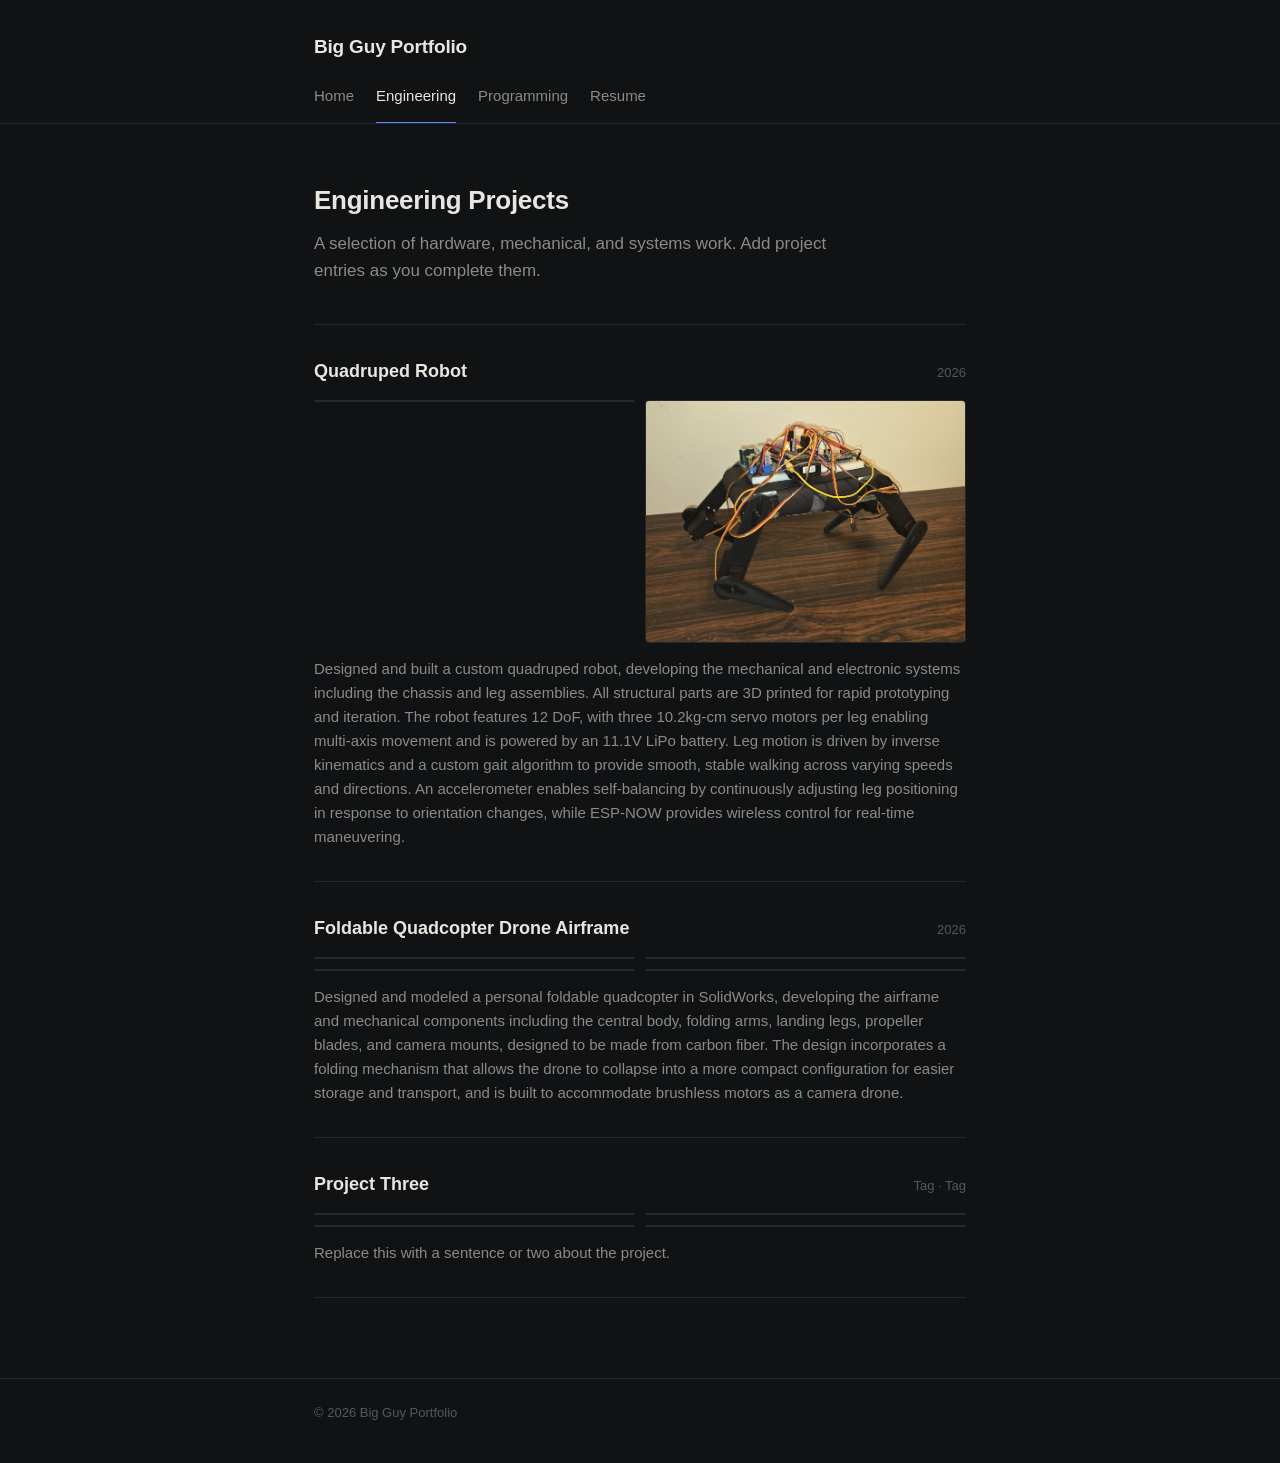
==== engineering.html @ dc725c35 "update23" ====
<!DOCTYPE html>
<html lang="en">
<head>
    <meta charset="UTF-8">
    <meta name="viewport" content="width=device-width, initial-scale=1.0">
    <title>Engineering Projects — Big Guy Portfolio</title>
    <link rel="stylesheet" href="css/style.css">
</head>
<body>
    <header>
        <div class="wrap">
            <p class="site-title"><a href="index.html">Big Guy Portfolio</a></p>
            <nav>
                <a href="index.html">Home</a>
                <a href="engineering.html" aria-current="page">Engineering</a>
                <a href="programming.html">Programming</a>
                <a href="resume.html">Resume</a>
            </nav>
        </div>
    </header>
    <main>
        <div class="wrap">
            <h2>Engineering Projects</h2>
            <p class="lede">A selection of hardware, mechanical, and systems work. Add project entries as you complete them.</p>

            <!--
              To add a project, copy this block and edit it.
              Put images in the "images" folder and point each src at one.

              Use 1 to 4 <div class="project-image"> blocks inside
              project-gallery — just delete extras you don't need, or
              add up to 4 total. If you only have 1 image, keep the
              "count-1" class on project-gallery for a wide single photo;
              otherwise remove "count-1" so images sit in a grid.

              <div class="project">
                <div class="project-head">
                  <h3 class="project-title">Project Name</h3>
                  <span class="project-tags">CAD · Manufacturing</span>
                </div>
                <div class="project-gallery">
                  <div class="project-image">
                    <img src="images/my-project-1.jpg" alt="Describe the image">
                  </div>
                  <div class="project-image">
                    <img src="images/my-project-2.jpg" alt="Describe the image">
                  </div>
                  <div class="project-image">
                    <img src="images/my-project-3.jpg" alt="Describe the image">
                  </div>
                  <div class="project-image">
                    <img src="images/my-project-4.jpg" alt="Describe the image">
                  </div>
                </div>
                <div class="project-body">
                  <p class="project-desc">One or two sentences on what it does and what you built.</p>
                  <div class="project-links">
                    <a href="#">Write-up</a>
                    <a href="#">Repo</a>
                  </div>
                </div>
              </div>
            -->

            <div class="project-list">

                <div class="project">
                    <div class="project-head">
                        <h3 class="project-title">Quadruped Robot</h3>
                        <span class="project-tags">2026</span>
                    </div>
                    <div class="project-gallery">
                        <div class="project-image">
                            <img src="images/quadruped.png" alt="">
                        </div>
                        <div class="project-image">
                            <img src="images/quadruped2.jpg" alt="">
                        </div>
                    </div>
                    <div class="project-body">
                        <p class="project-desc">Designed and built a custom quadruped robot, developing the mechanical and electronic systems including the chassis and leg assemblies. All structural parts are 3D printed for rapid prototyping and iteration. The robot features 12 DoF, with three 10.2kg-cm servo motors per leg enabling multi-axis movement and is powered by an 11.1V LiPo battery. Leg motion is driven by inverse kinematics and a custom gait algorithm to provide smooth, stable walking across varying speeds and directions. An accelerometer enables self-balancing by continuously adjusting leg positioning in response to orientation changes, while ESP-NOW provides wireless control for real-time maneuvering.</p>
                    </div>
                </div>

                <div class="project">
                    <div class="project-head">
                        <h3 class="project-title">Foldable Quadcopter Drone Airframe</h3>
                        <span class="project-tags">2026</span>
                    </div>
                    <div class="project-gallery">
                        <div class="project-image">
                            <img src="images/drone1.png" alt="">
                        </div>
			<div class="project-image">
                            <img src="images/drone2.png" alt="">
                        </div>
			<div class="project-image">
                            <img src="images/drone3.png" alt="">
                        </div>
			<div class="project-image">
                            <img src="images/drone4.png" alt="">
                        </div>
                    </div>
                    <div class="project-body">
                        <p class="project-desc">Designed and modeled a personal foldable quadcopter in SolidWorks, developing the airframe and mechanical components including the central body, folding arms, landing legs, propeller blades, and camera mounts, designed to be made from carbon fiber. The design incorporates a folding mechanism that allows the drone to collapse into a more compact configuration for easier storage and transport, and is built to accommodate brushless motors as a camera drone.
</p>
                    </div>
                </div>

                <div class="project">
                    <div class="project-head">
                        <h3 class="project-title">Project Three</h3>
                        <span class="project-tags">Tag · Tag</span>
                    </div>
                    <div class="project-gallery">
                        <div class="project-image">
                            <img src="images/project3-a.jpg" alt="">
                        </div>
                        <div class="project-image">
                            <img src="images/project3-b.jpg" alt="">
                        </div>
                        <div class="project-image">
                            <img src="images/project3-c.jpg" alt="">
                        </div>
                        <div class="project-image">
                            <img src="images/project3-d.jpg" alt="">
                        </div>
                    </div>
                    <div class="project-body">
                        <p class="project-desc">Replace this with a sentence or two about the project.</p>
                    </div>
                </div>

            </div>
        </div>
    </main>
    <footer>
        <div class="wrap">
            <p>&copy; 2026 Big Guy Portfolio</p>
        </div>
    </footer>
    <script src="js/script.js"></script>
</body>
</html>
---- css/style.css ----
:root {
  --bg: #111213;
  --bg-raised: #18191b;
  --text: #e8e6e1;
  --text-dim: #8a8a8a;
  --text-faint: #55575a;
  --accent: #5b8cff;
  --border: #26282b;
  --max-width: 700px;
}

* {
  box-sizing: border-box;
}

html {
  -webkit-text-size-adjust: 100%;
}

body {
  margin: 0;
  background: var(--bg);
  color: var(--text);
  font-family: -apple-system, BlinkMacSystemFont, "Segoe UI", Inter, Helvetica, Arial, sans-serif;
  line-height: 1.6;
  font-size: 17px;
  -webkit-font-smoothing: antialiased;
}

a {
  color: inherit;
}

a:focus-visible,
button:focus-visible {
  outline: 2px solid var(--accent);
  outline-offset: 3px;
}

.wrap {
  max-width: var(--max-width);
  margin: 0 auto;
  padding: 0 24px;
}

/* Header / nav */

header {
  border-bottom: 1px solid var(--border);
  padding: 32px 0 0;
}

header .wrap {
  display: flex;
  flex-direction: column;
  gap: 22px;
}

.site-title {
  margin: 0;
  font-size: 19px;
  font-weight: 600;
  letter-spacing: -0.01em;
}

.site-title a {
  text-decoration: none;
}

nav {
  display: flex;
  gap: 22px;
}

nav a {
  text-decoration: none;
  color: var(--text-dim);
  font-size: 15px;
  padding-bottom: 14px;
  border-bottom: 1px solid transparent;
  transition: color 0.15s ease, border-color 0.15s ease;
}

nav a:hover {
  color: var(--text);
}

nav a[aria-current="page"] {
  color: var(--text);
  border-bottom-color: var(--accent);
}

/* Main content */

main {
  padding: 56px 0 80px;
  min-height: 50vh;
}

h2 {
  font-size: 26px;
  font-weight: 600;
  letter-spacing: -0.01em;
  margin: 0 0 8px;
}

.lede {
  color: var(--text-dim);
  font-size: 17px;
  margin: 0 0 40px;
  max-width: 56ch;
}

p {
  margin: 0 0 16px;
}

/* Project list */

.project-list {
  display: flex;
  flex-direction: column;
}

.project {
  display: flex;
  flex-direction: column;
  gap: 14px;
  padding: 32px 0;
  border-top: 1px solid var(--border);
}

.project:last-child {
  border-bottom: 1px solid var(--border);
}

.project-gallery {
  display: grid;
  grid-template-columns: repeat(auto-fit, minmax(220px, 1fr));
  gap: 10px;
  align-items: start;
}

.project-gallery.count-1 {
  grid-template-columns: 1fr;
}

.project-image {
  border-radius: 4px;
  overflow: hidden;
  background: var(--bg-raised);
  border: 1px solid var(--border);
}

.project-image img {
  width: 100%;
  height: auto;
  display: block;
}

.project-body {
  min-width: 0;
}

.project-head {
  display: flex;
  justify-content: space-between;
  align-items: baseline;
  gap: 16px;
  flex-wrap: wrap;
}

.project-title {
  font-size: 18px;
  font-weight: 600;
  margin: 0;
}

.project-tags {
  color: var(--text-faint);
  font-size: 13px;
  white-space: nowrap;
}

.project-desc {
  color: var(--text-dim);
  font-size: 15px;
  margin: 0;
}

.project-links {
  margin-top: 10px;
  display: flex;
  gap: 16px;
}

.project-links a {
  font-size: 14px;
  color: var(--accent);
  text-decoration: none;
}

.project-links a:hover {
  text-decoration: underline;
}

@media (max-width: 560px) {
  .project-gallery {
    grid-template-columns: repeat(2, 1fr);
  }
}

.empty-state {
  color: var(--text-faint);
  font-size: 15px;
  padding: 32px 0;
  border-top: 1px solid var(--border);
  border-bottom: 1px solid var(--border);
}

/* Home */

.home-hero h2 {
  font-size: 30px;
}

.home-links {
  display: flex;
  flex-direction: column;
  gap: 2px;
  margin-top: 36px;
}

.home-links a {
  display: flex;
  justify-content: space-between;
  align-items: center;
  text-decoration: none;
  padding: 18px 0;
  border-top: 1px solid var(--border);
  color: var(--text);
}

.home-links a:last-child {
  border-bottom: 1px solid var(--border);
}

.home-links .label {
  font-size: 17px;
  font-weight: 500;
}

.home-links .arrow {
  color: var(--text-faint);
  transition: transform 0.15s ease, color 0.15s ease;
}

.home-links a:hover .arrow {
  color: var(--accent);
  transform: translateX(3px);
}

/* Resume */

.resume-actions {
  display: flex;
  gap: 12px;
  margin-bottom: 28px;
}

.btn {
  display: inline-block;
  text-decoration: none;
  font-size: 14px;
  padding: 9px 16px;
  border: 1px solid var(--border);
  border-radius: 3px;
  color: var(--text);
  transition: border-color 0.15s ease, color 0.15s ease;
}

.btn:hover {
  border-color: var(--accent);
  color: var(--accent);
}

.btn.primary {
  background: var(--accent);
  border-color: var(--accent);
  color: #0b0d12;
  font-weight: 600;
}

.btn.primary:hover {
  color: #0b0d12;
  opacity: 0.9;
}

.pdf-viewer {
  background: var(--bg-raised);
  border: 1px solid var(--border);
  border-radius: 4px;
  overflow: hidden;
}

.pdf-toolbar {
  display: flex;
  align-items: center;
  justify-content: space-between;
  gap: 12px;
  padding: 10px 14px;
  border-bottom: 1px solid var(--border);
}

.pdf-zoom {
  display: flex;
  align-items: center;
  gap: 4px;
}

.pdf-zoom button {
  width: 28px;
  height: 28px;
  display: flex;
  align-items: center;
  justify-content: center;
  background: transparent;
  border: 1px solid var(--border);
  color: var(--text-dim);
  border-radius: 3px;
  cursor: pointer;
  font-size: 15px;
  line-height: 1;
  transition: border-color 0.15s ease, color 0.15s ease;
}

.pdf-zoom button:hover {
  border-color: var(--accent);
  color: var(--accent);
}

.pdf-zoom-level {
  color: var(--text-faint);
  font-size: 13px;
  width: 44px;
  text-align: center;
}

.pdf-page-info {
  color: var(--text-faint);
  font-size: 13px;
}

.pdf-canvas-area {
  overflow: auto;
  max-height: 820px;
  padding: 24px;
  display: flex;
  flex-direction: column;
  align-items: center;
  gap: 20px;
}

.pdf-canvas-area canvas {
  box-shadow: 0 0 0 1px var(--border);
  max-width: 100%;
  height: auto;
}

.pdf-status {
  padding: 60px 24px;
  text-align: center;
  color: var(--text-dim);
  font-size: 15px;
}

.pdf-status.error a {
  color: var(--accent);
}

@media (max-width: 560px) {
  .pdf-canvas-area {
    max-height: 560px;
    padding: 16px;
  }

  .pdf-toolbar {
    flex-wrap: wrap;
  }
}

/* Footer */

footer {
  border-top: 1px solid var(--border);
  padding: 24px 0 40px;
}

footer p {
  margin: 0;
  color: var(--text-faint);
  font-size: 13px;
}

/* Responsive */

@media (max-width: 560px) {
  body {
    font-size: 16px;
  }

  header {
    padding-top: 24px;
  }

  main {
    padding: 40px 0 64px;
  }

  h2 {
    font-size: 22px;
  }

  nav {
    gap: 16px;
    flex-wrap: wrap;
  }
}

@media (prefers-reduced-motion: reduce) {
  * {
    transition: none !important;
  }
}
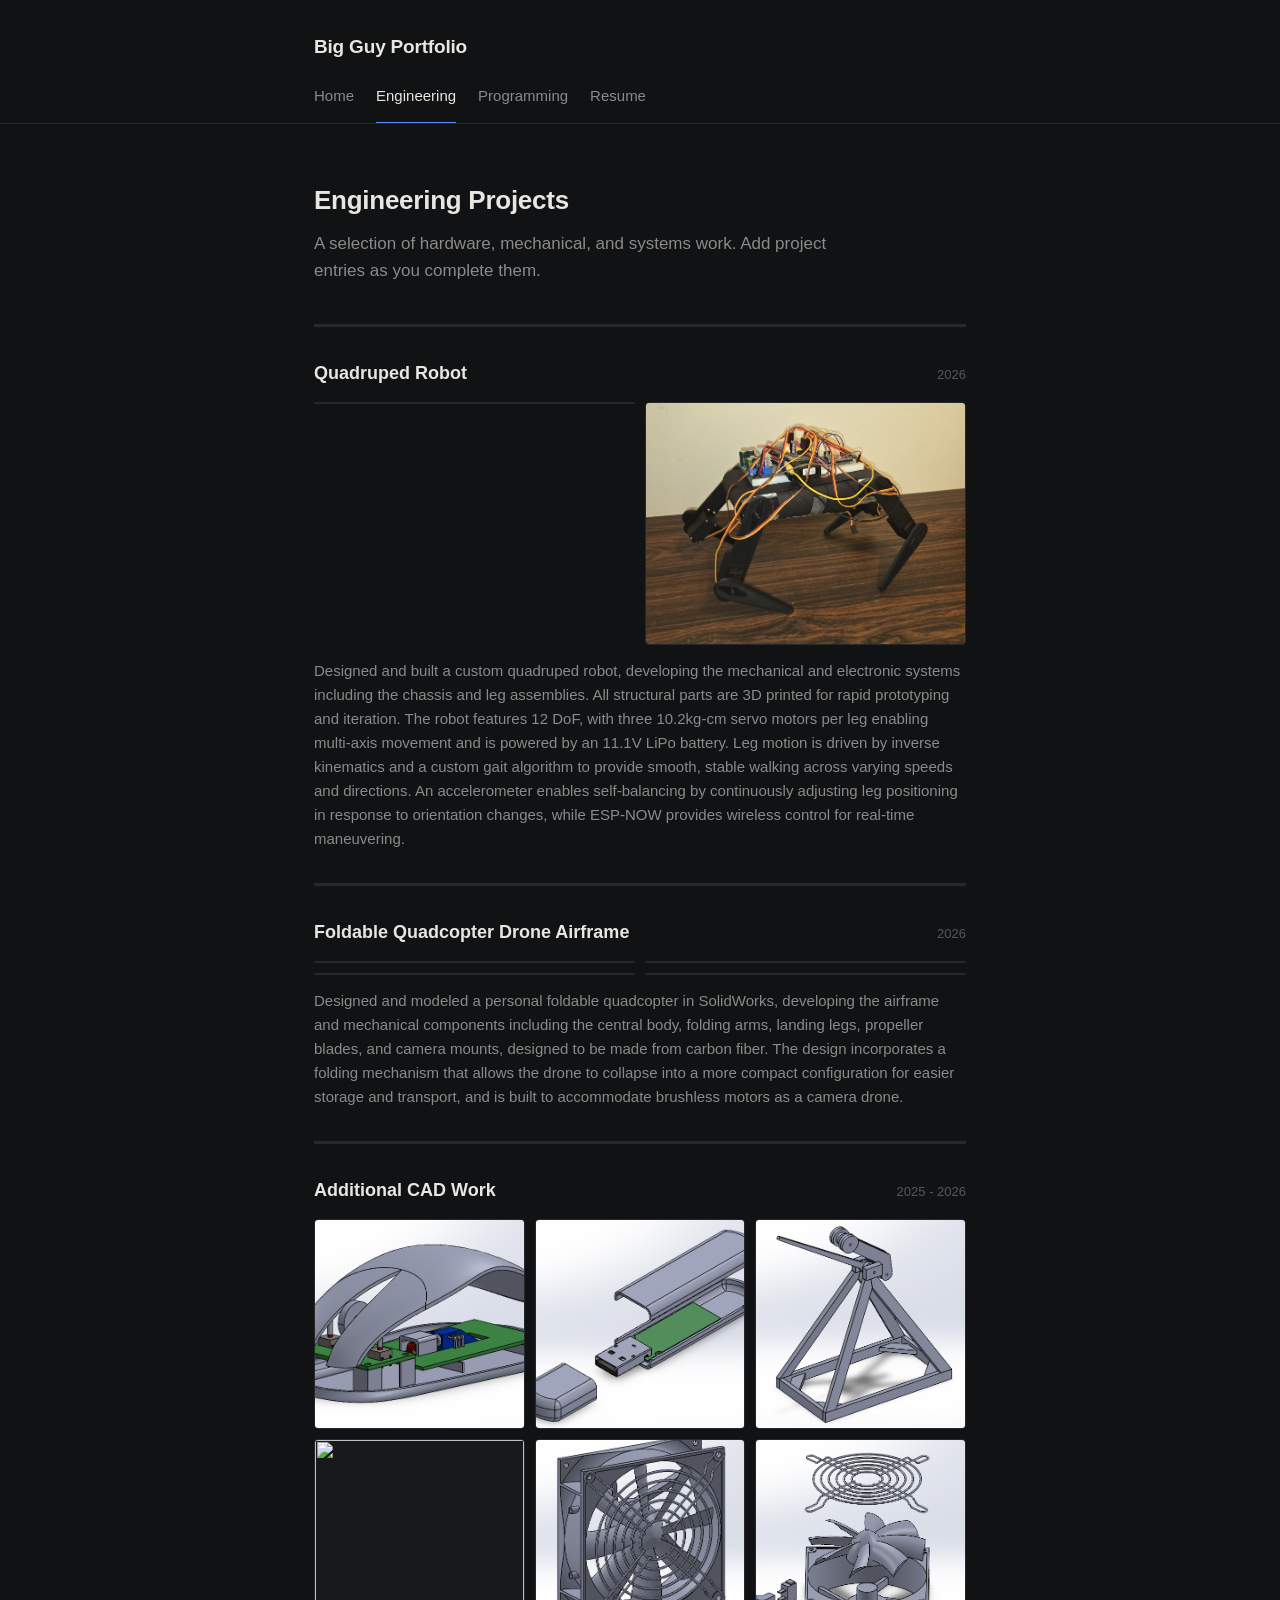
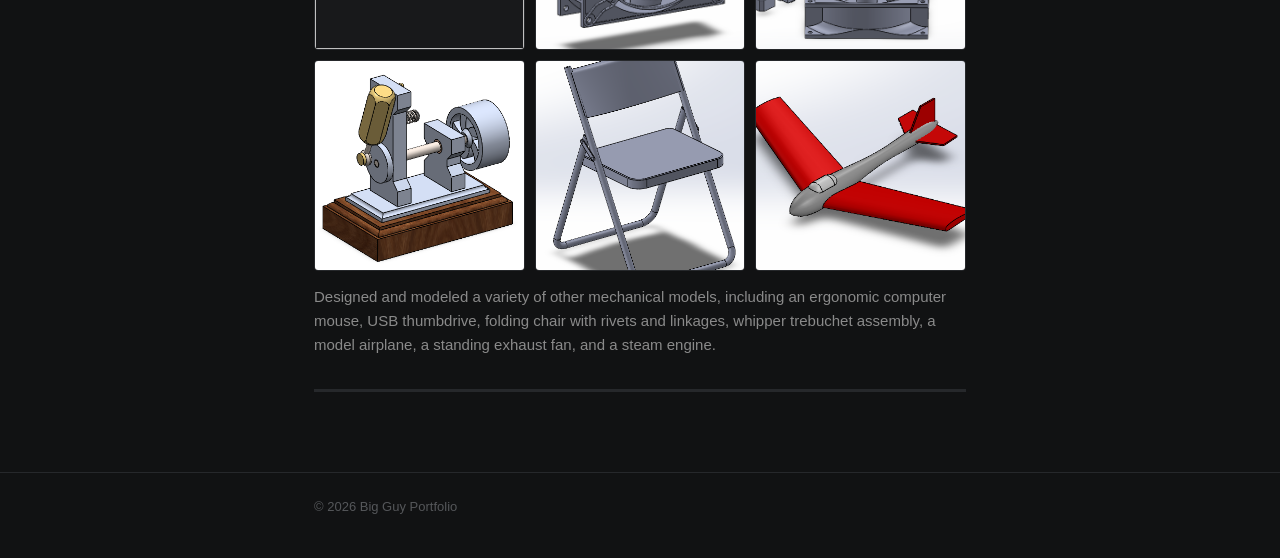
==== commit df864aa9: "update27" ====
--- a/engineering.html
+++ b/engineering.html
@@ -92,10 +92,10 @@
                             <img src="images/drone1.png" alt="">
                         </div>
 			<div class="project-image">
-                            <img src="images/drone2.png" alt="">
+                            <img src="images/drone3.png" alt="">
                         </div>
 			<div class="project-image">
-                            <img src="images/drone3.png" alt="">
+                            <img src="images/drone2.png" alt="">
                         </div>
 			<div class="project-image">
                             <img src="images/drone4.png" alt="">
@@ -109,25 +109,40 @@
 
                 <div class="project">
                     <div class="project-head">
-                        <h3 class="project-title">Project Three</h3>
-                        <span class="project-tags">Tag · Tag</span>
+                        <h3 class="project-title">Additional CAD Work</h3>
+                        <span class="project-tags">2025 - 2026</span>
                     </div>
-                    <div class="project-gallery">
+                    <div class="project-gallery grid-3x3">
                         <div class="project-image">
-                            <img src="images/project3-a.jpg" alt="">
+                            <img src="images/mouseisopic.png" alt="">
                         </div>
                         <div class="project-image">
-                            <img src="images/project3-b.jpg" alt="">
+                            <img src="images/thumbdrive.png" alt="">
                         </div>
                         <div class="project-image">
-                            <img src="images/project3-c.jpg" alt="">
+                            <img src="images/trebuchet.png" alt="">
                         </div>
                         <div class="project-image">
-                            <img src="images/project3-d.jpg" alt="">
+                            <img src="images/mouseidepic.png" alt="">
+                        </div>
+			<div class="project-image">
+                            <img src="images/fan1.png" alt="">
+                        </div>
+			<div class="project-image">
+                            <img src="images/fan2.png" alt="">
+                        </div>
+			<div class="project-image">
+                            <img src="images/airengine.png" alt="">
+                        </div>
+			<div class="project-image">
+                            <img src="images/chair.png" alt="">
+                        </div>
+			<div class="project-image">
+                            <img src="images/steelbeam1.png" alt="">
                         </div>
                     </div>
                     <div class="project-body">
-                        <p class="project-desc">Replace this with a sentence or two about the project.</p>
+                        <p class="project-desc">Designed and modeled a variety of other mechanical models, including an ergonomic computer mouse, USB thumbdrive, folding chair with rivets and linkages, whipper trebuchet assembly, a model airplane, a standing exhaust fan, and a steam engine.</p>
                     </div>
                 </div>
 
--- a/css/style.css
+++ b/css/style.css
@@ -127,11 +127,11 @@
   flex-direction: column;
   gap: 14px;
   padding: 32px 0;
-  border-top: 1px solid var(--border);
+  border-top: 3px solid var(--border);
 }
 
 .project:last-child {
-  border-bottom: 1px solid var(--border);
+  border-bottom: 3px solid var(--border);
 }
 
 .project-gallery {
@@ -145,6 +145,21 @@
   grid-template-columns: 1fr;
 }
 
+/* 3x3 grid of square tiles (for projects with 9 images) */
+.project-gallery.grid-3x3 {
+  grid-template-columns: repeat(3, 1fr);
+  align-items: stretch;
+}
+
+.project-gallery.grid-3x3 .project-image {
+  aspect-ratio: 1 / 1;
+}
+
+.project-gallery.grid-3x3 .project-image img {
+  height: 100%;
+  object-fit: cover;
+}
+
 .project-image {
   border-radius: 4px;
   overflow: hidden;
@@ -207,6 +222,10 @@
 @media (max-width: 560px) {
   .project-gallery {
     grid-template-columns: repeat(2, 1fr);
+  }
+
+  .project-gallery.grid-3x3 {
+    grid-template-columns: repeat(3, 1fr);
   }
 }
 
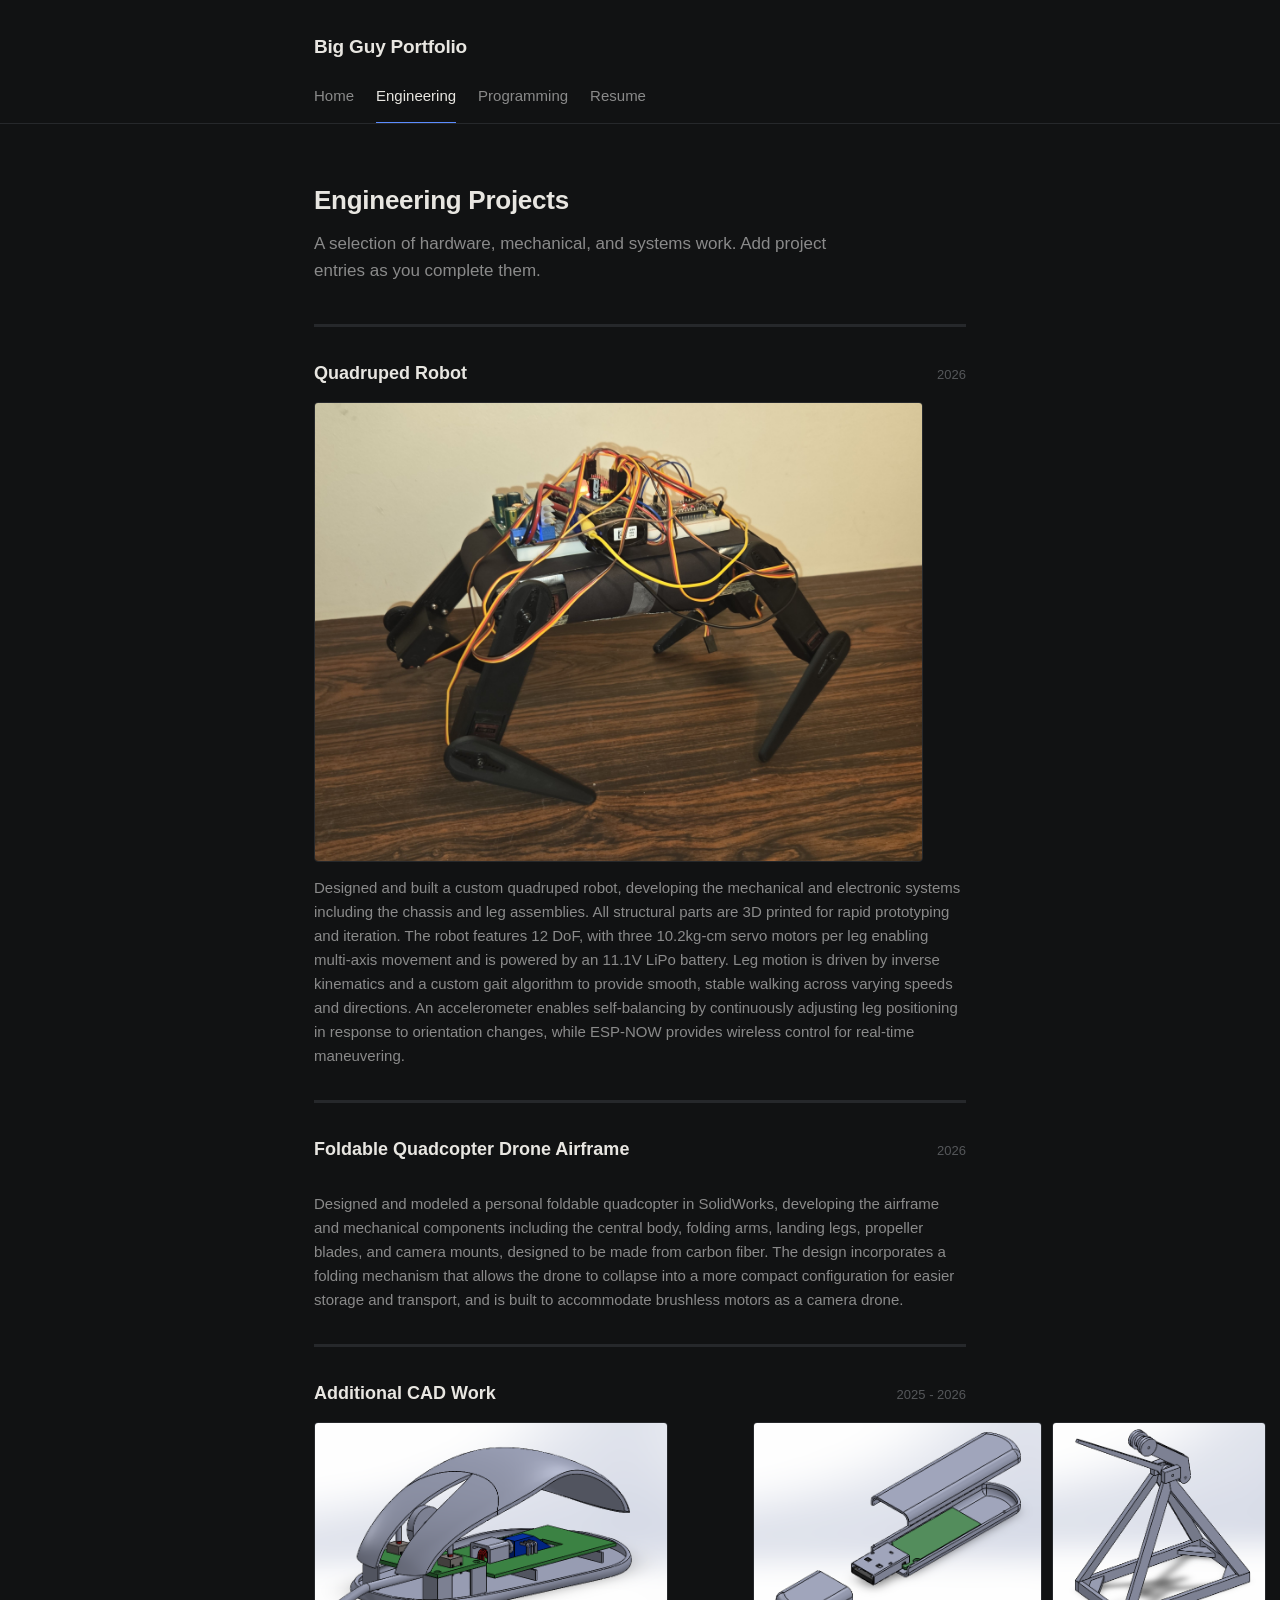
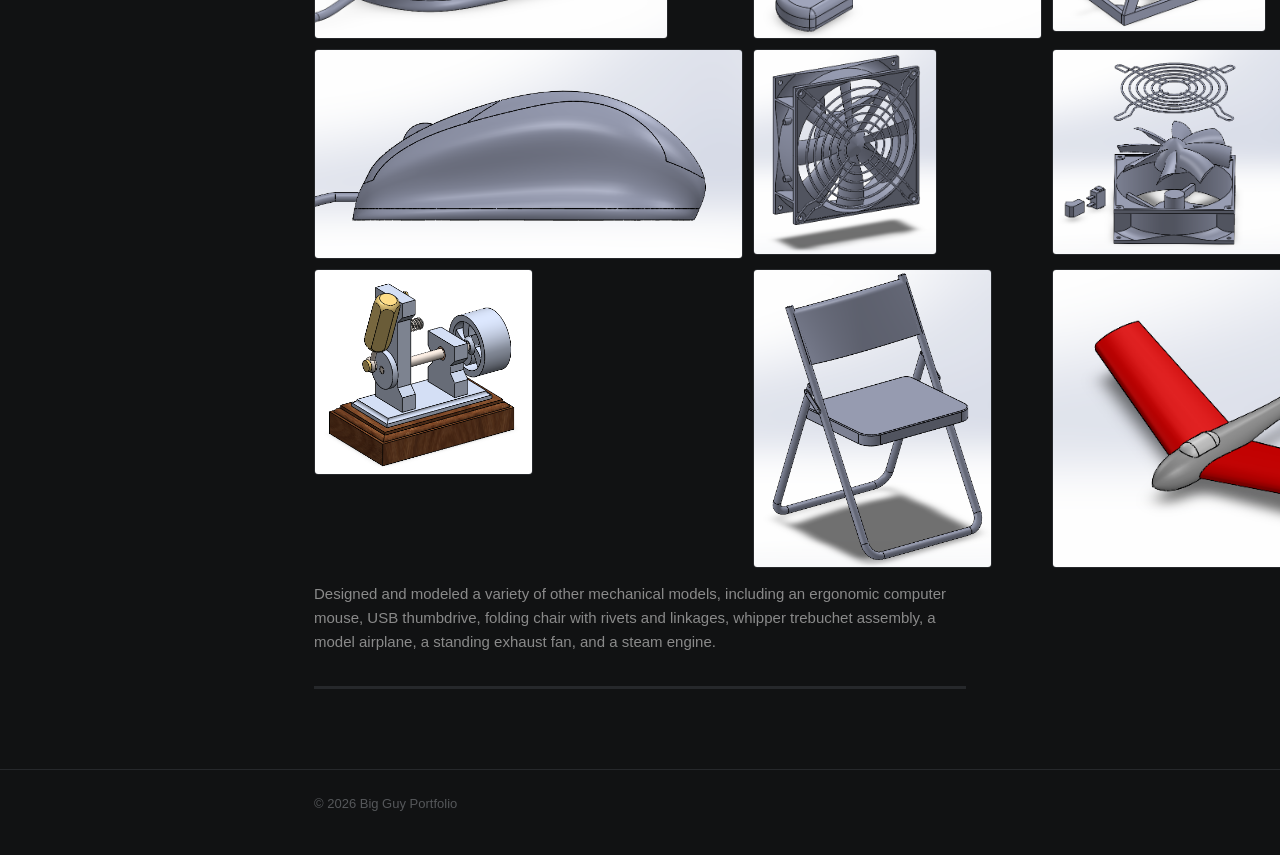
==== commit a286d071: "update28" ====
--- a/engineering.html
+++ b/engineering.html
@@ -123,7 +123,7 @@
                             <img src="images/trebuchet.png" alt="">
                         </div>
                         <div class="project-image">
-                            <img src="images/mouseidepic.png" alt="">
+                            <img src="images/mousesidepic.png" alt="">
                         </div>
 			<div class="project-image">
                             <img src="images/fan1.png" alt="">
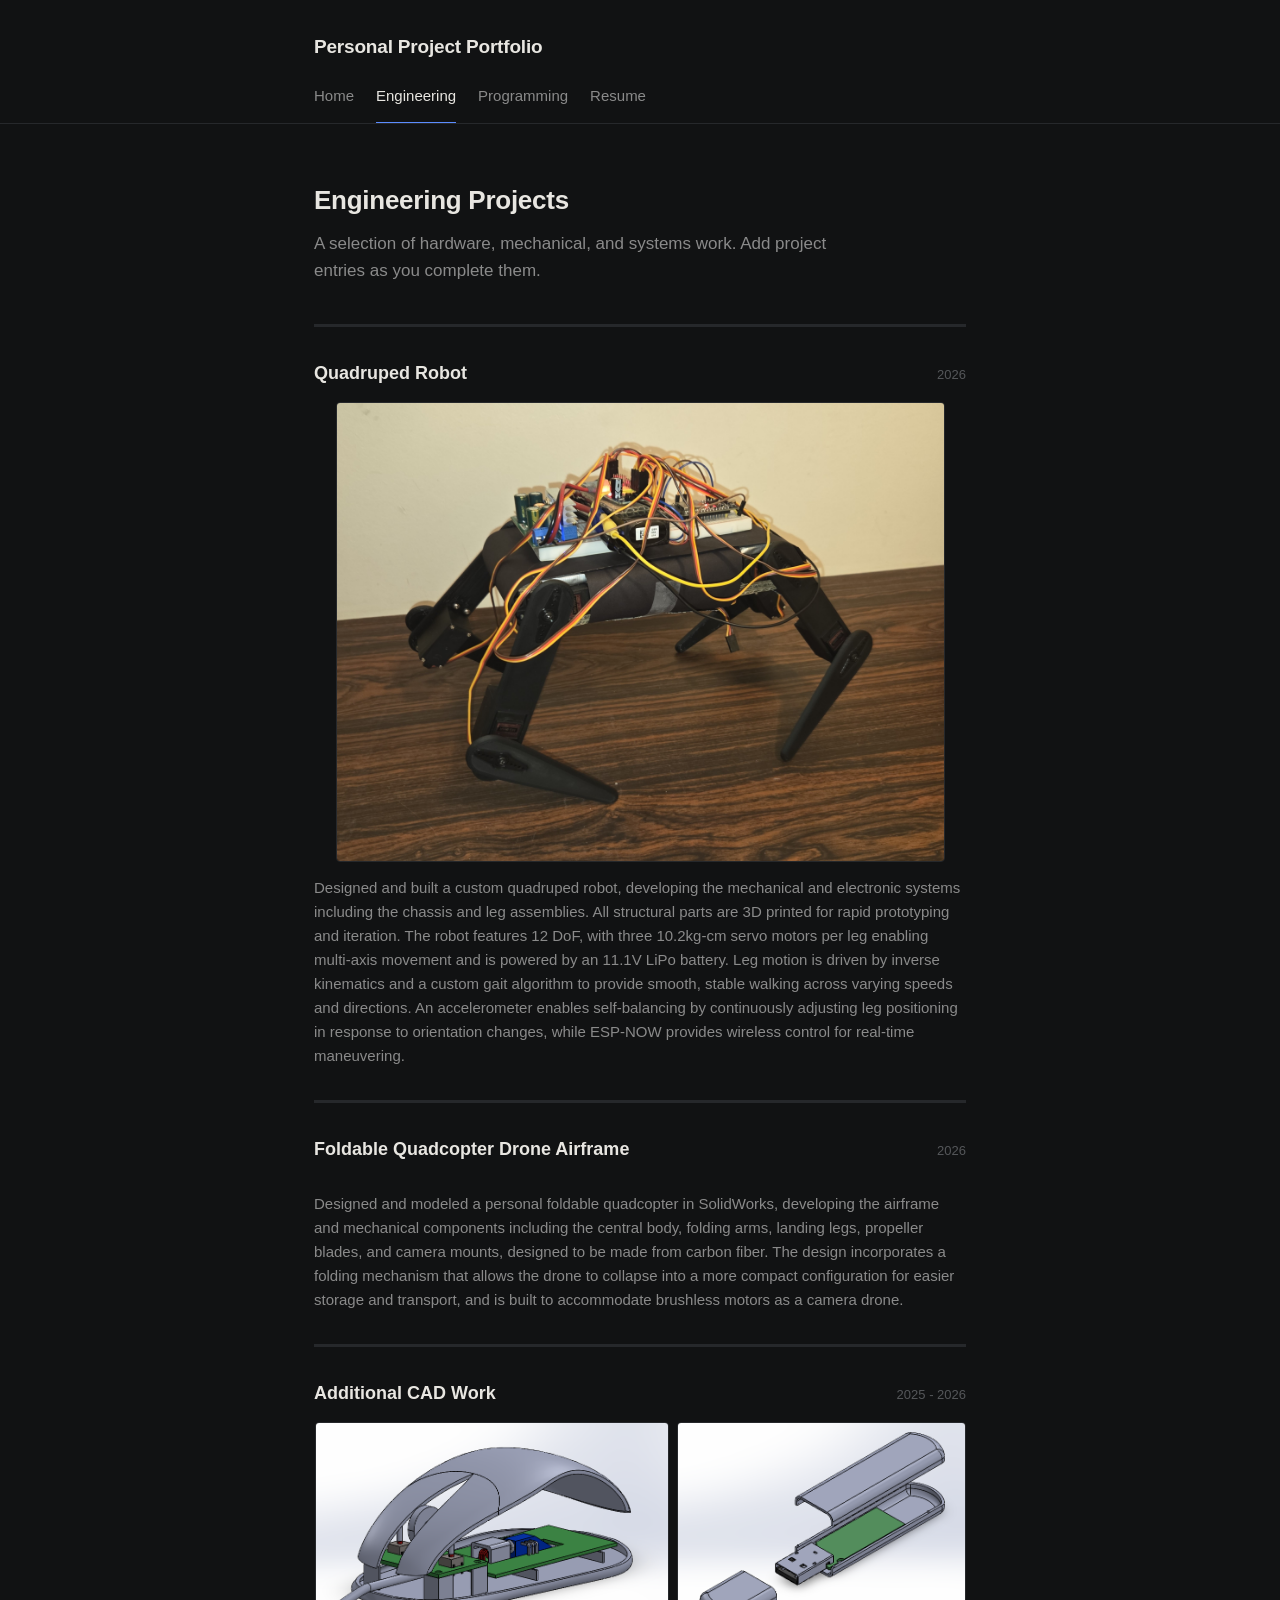
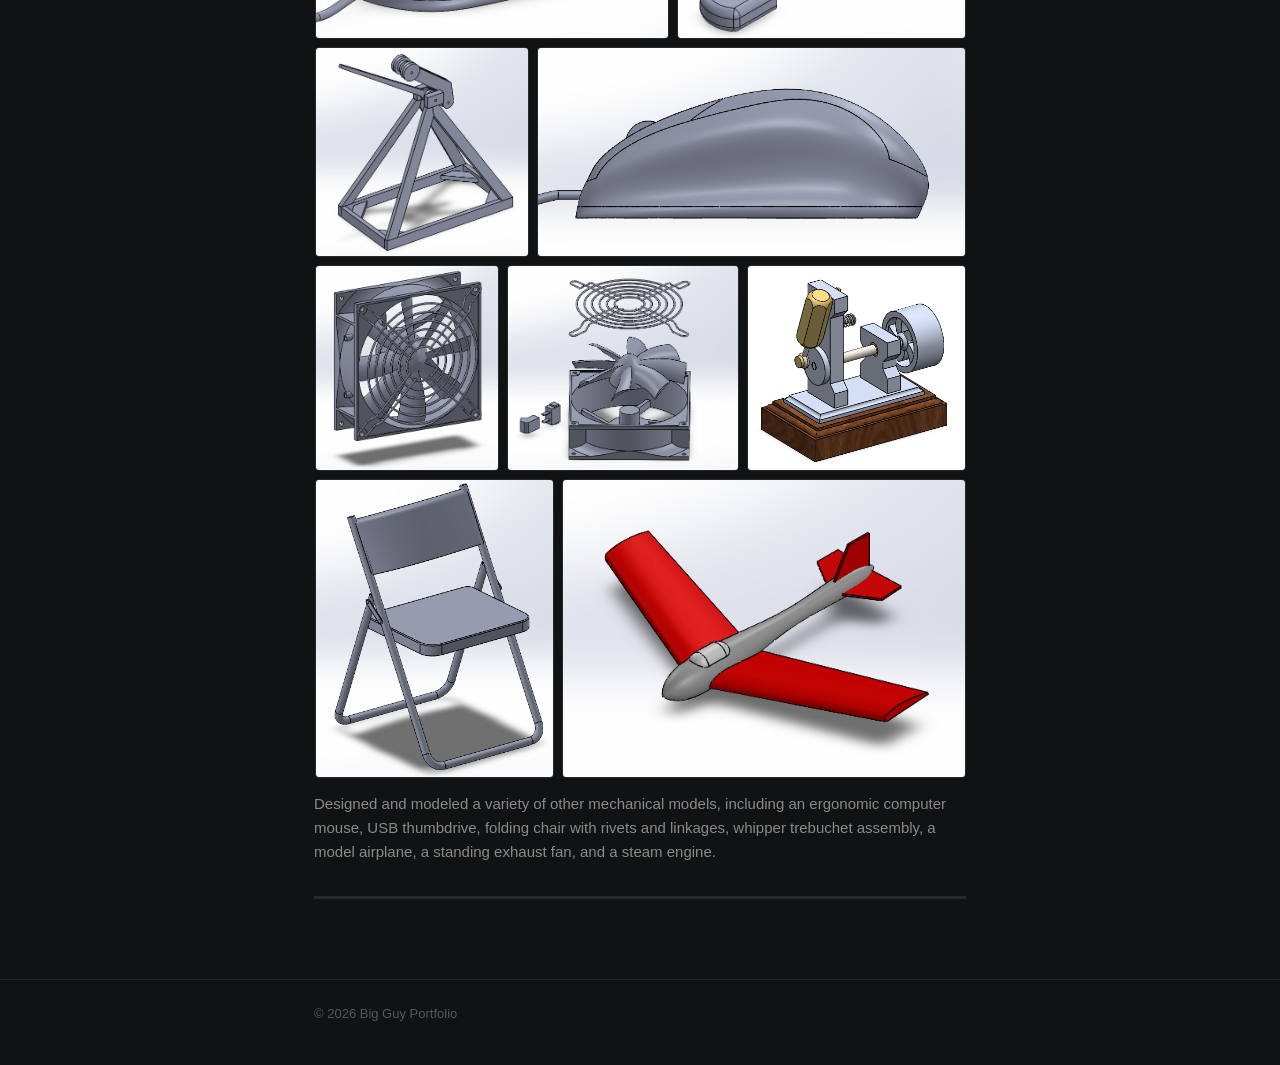
==== commit 69a803e2: "update29" ====
--- a/engineering.html
+++ b/engineering.html
@@ -3,13 +3,13 @@
 <head>
     <meta charset="UTF-8">
     <meta name="viewport" content="width=device-width, initial-scale=1.0">
-    <title>Engineering Projects — Big Guy Portfolio</title>
+    <title>Engineering Projects — Personal Project Portfolio</title>
     <link rel="stylesheet" href="css/style.css">
 </head>
 <body>
     <header>
         <div class="wrap">
-            <p class="site-title"><a href="index.html">Big Guy Portfolio</a></p>
+            <p class="site-title"><a href="index.html">Personal Project Portfolio</a></p>
             <nav>
                 <a href="index.html">Home</a>
                 <a href="engineering.html" aria-current="page">Engineering</a>
--- a/css/style.css
+++ b/css/style.css
@@ -134,33 +134,19 @@
   border-bottom: 3px solid var(--border);
 }
 
+/* Justified rows: images keep their proportions, every image in a row
+   shares one height, and each row fills the width. Layout is computed by
+   js/script.js, which sets each tile's width and height. */
 .project-gallery {
-  display: grid;
-  grid-template-columns: repeat(auto-fit, minmax(220px, 1fr));
-  gap: 10px;
-  align-items: start;
-}
-
-.project-gallery.count-1 {
-  grid-template-columns: 1fr;
-}
-
-/* 3x3 grid of square tiles (for projects with 9 images) */
-.project-gallery.grid-3x3 {
-  grid-template-columns: repeat(3, 1fr);
-  align-items: stretch;
-}
-
-.project-gallery.grid-3x3 .project-image {
-  aspect-ratio: 1 / 1;
-}
-
-.project-gallery.grid-3x3 .project-image img {
-  height: 100%;
-  object-fit: cover;
+  display: flex;
+  flex-wrap: wrap;
+  justify-content: center;
+  gap: 8px;
 }
 
 .project-image {
+  flex: 0 0 auto;
+  width: 240px;               /* fallback until the script runs */
   border-radius: 4px;
   overflow: hidden;
   background: var(--bg-raised);
@@ -169,7 +155,8 @@
 
 .project-image img {
   width: 100%;
-  height: auto;
+  height: 100%;
+  object-fit: cover;          /* only trims sub-pixel rounding, not photos */
   display: block;
 }
 
@@ -220,12 +207,8 @@
 }
 
 @media (max-width: 560px) {
-  .project-gallery {
-    grid-template-columns: repeat(2, 1fr);
-  }
-
-  .project-gallery.grid-3x3 {
-    grid-template-columns: repeat(3, 1fr);
+  .project-image {
+    flex-basis: calc(var(--ar) * 120px);
   }
 }
 
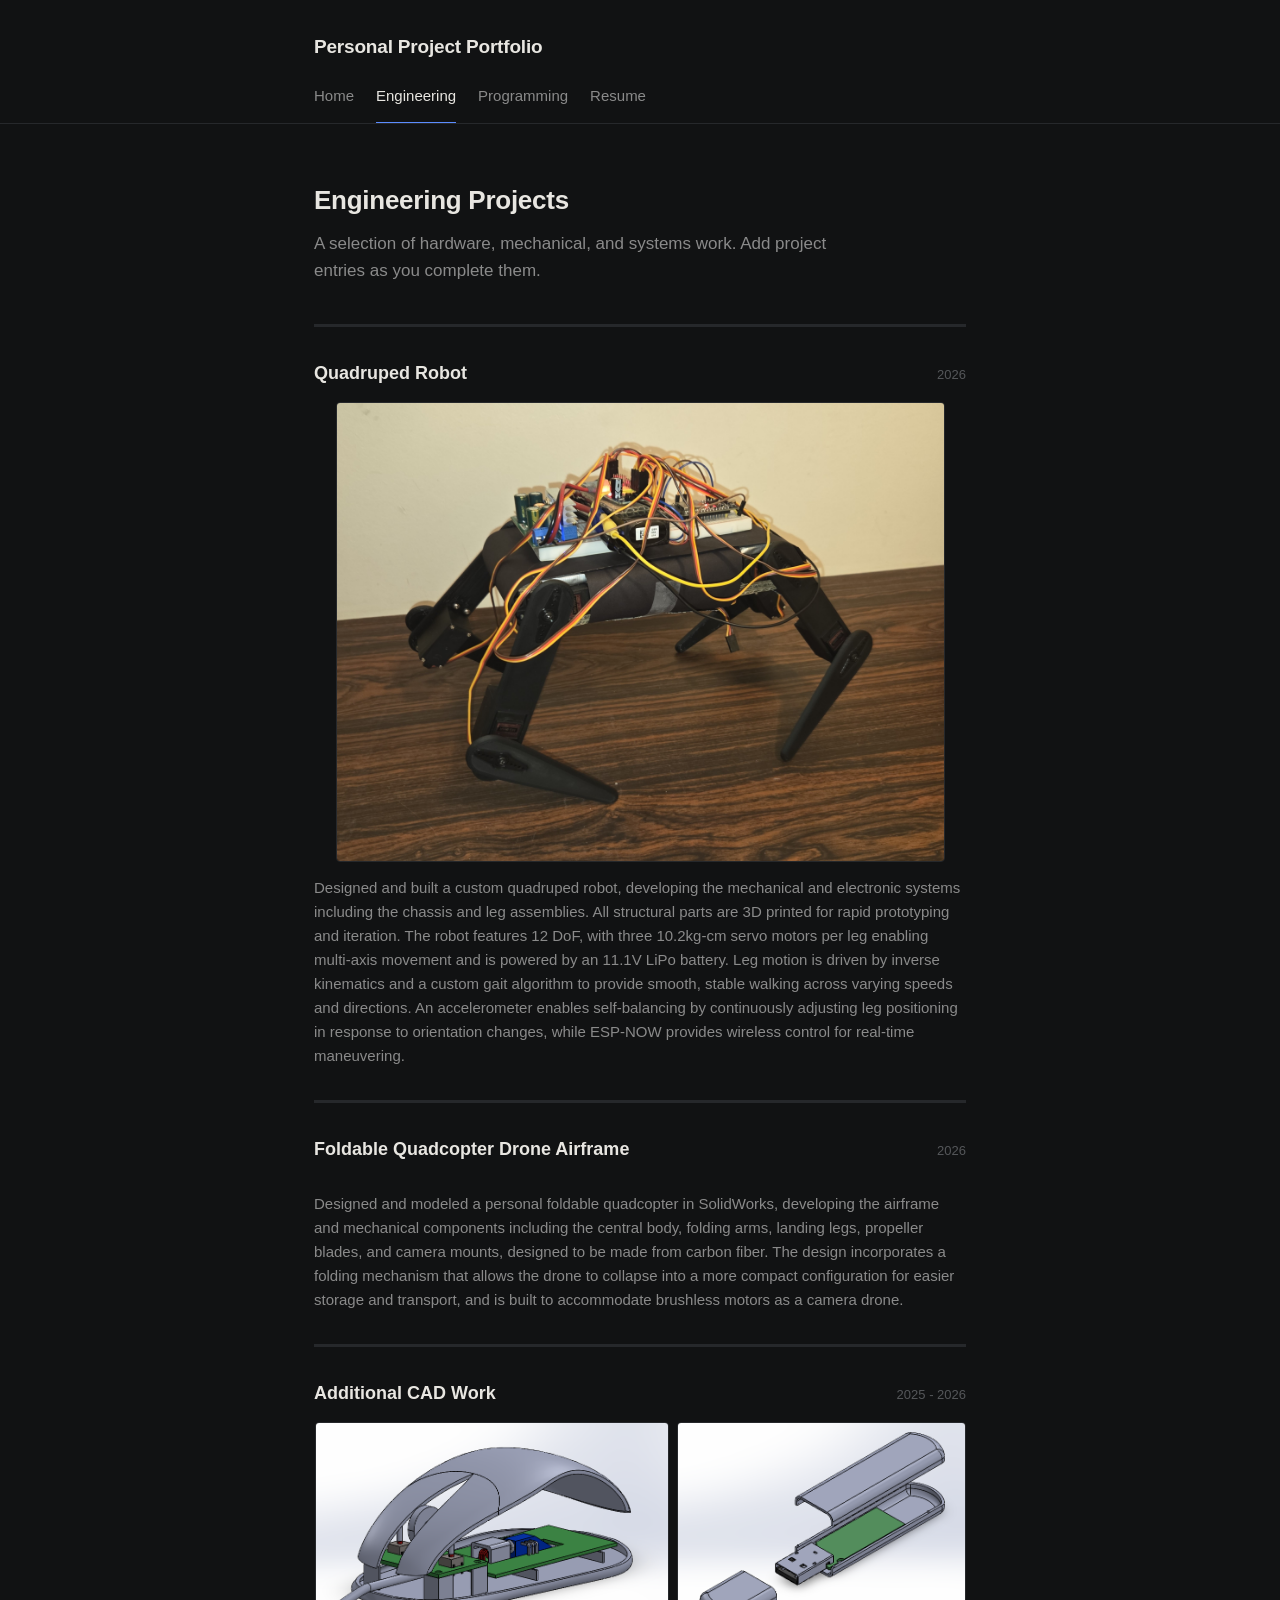
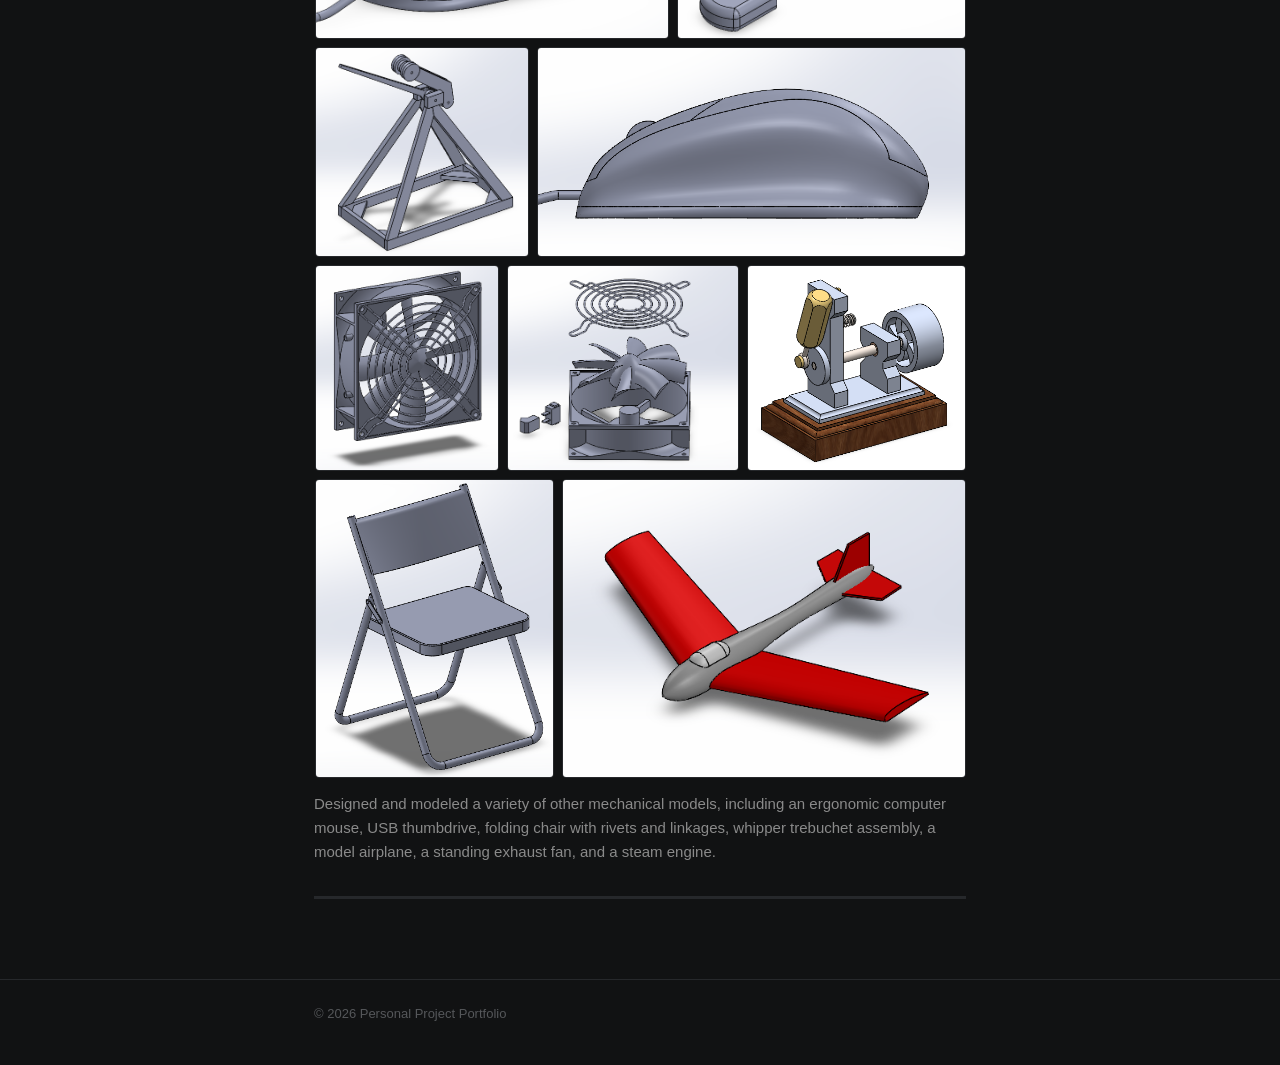
==== commit b594b6c9: "update30" ====
--- a/engineering.html
+++ b/engineering.html
@@ -151,7 +151,7 @@
     </main>
     <footer>
         <div class="wrap">
-            <p>&copy; 2026 Big Guy Portfolio</p>
+            <p>&copy; 2026 Personal Project Portfolio</p>
         </div>
     </footer>
     <script src="js/script.js"></script>
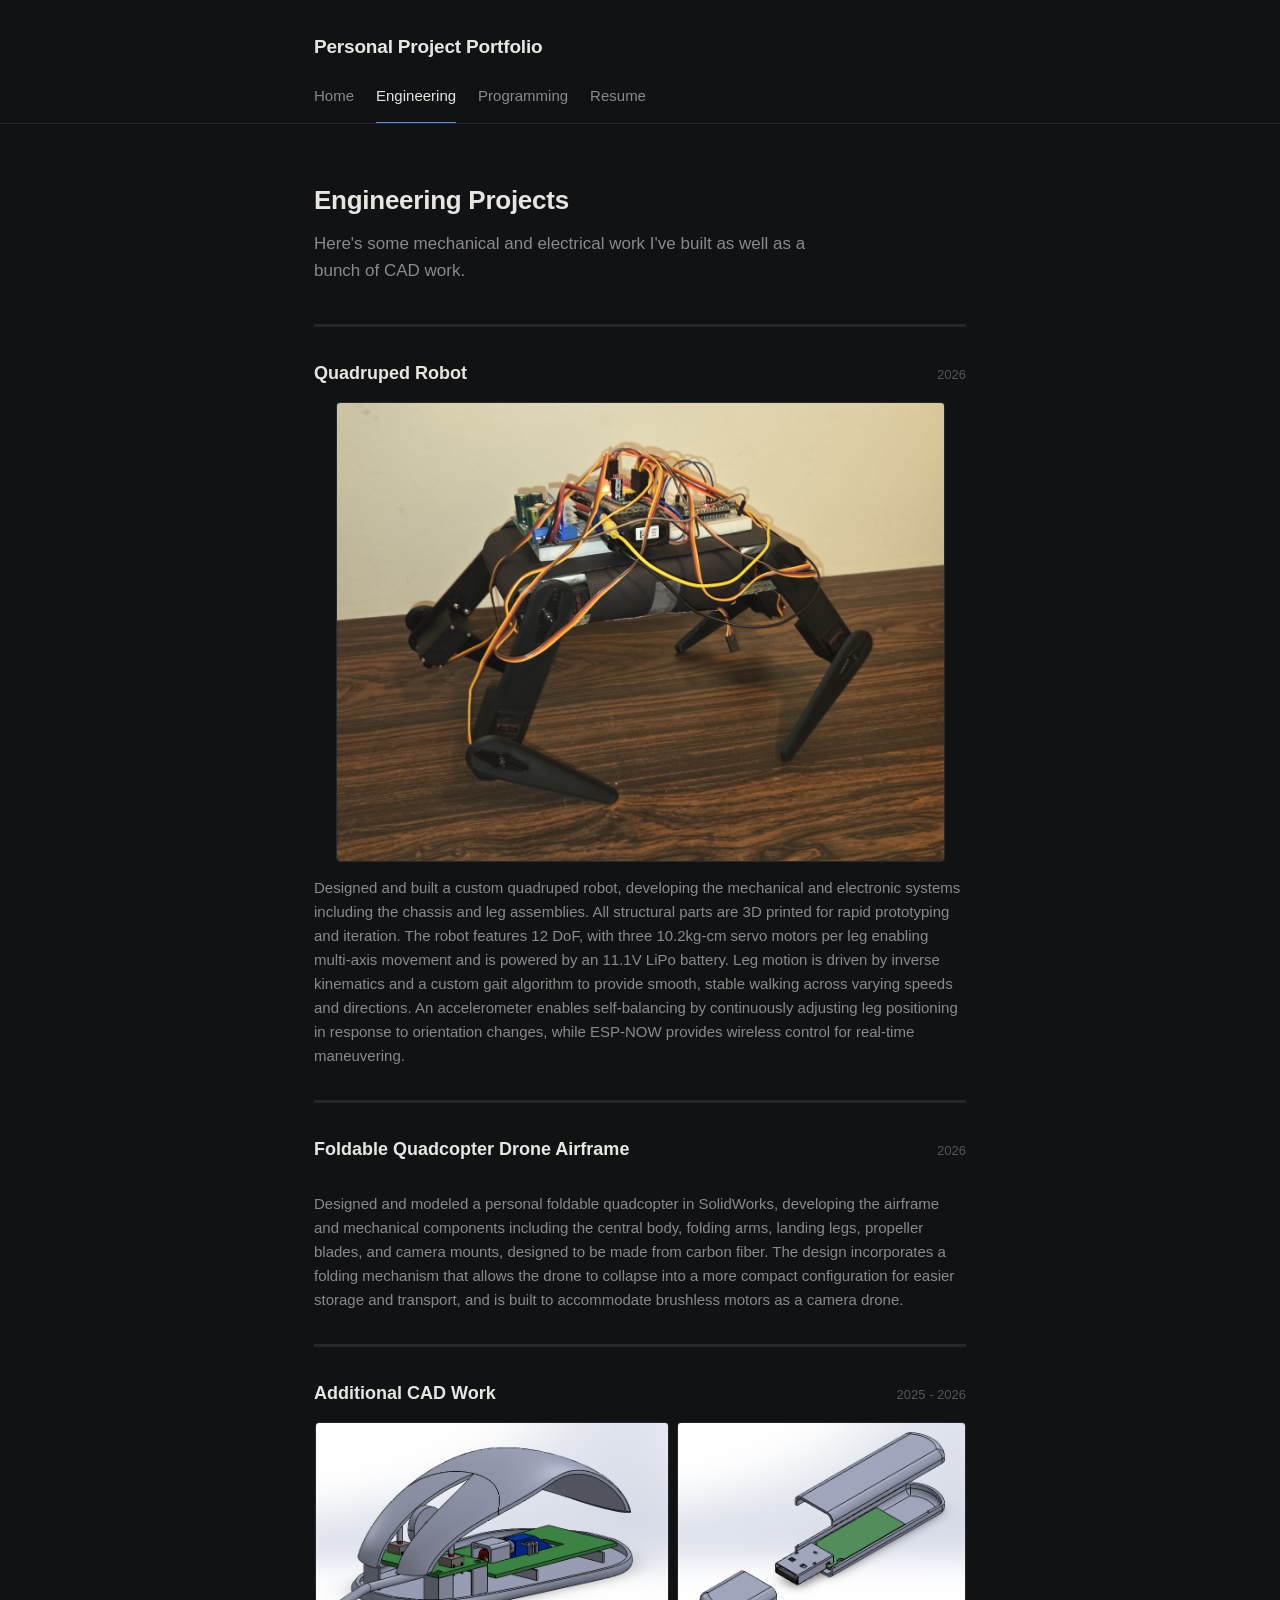
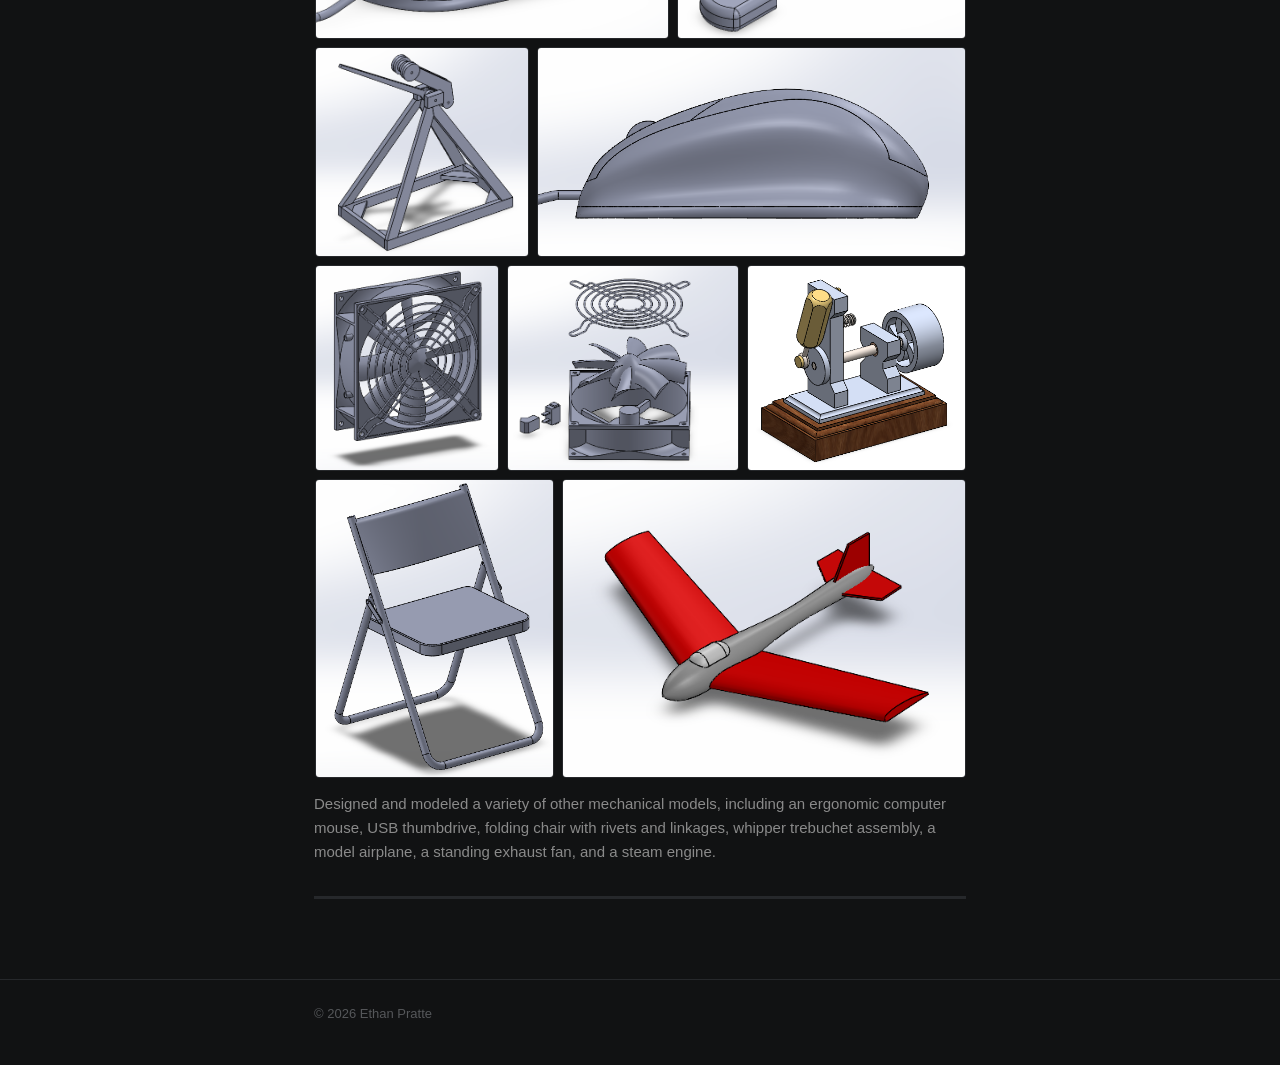
==== commit 6c0bc85b: "update31" ====
--- a/engineering.html
+++ b/engineering.html
@@ -21,7 +21,7 @@
     <main>
         <div class="wrap">
             <h2>Engineering Projects</h2>
-            <p class="lede">A selection of hardware, mechanical, and systems work. Add project entries as you complete them.</p>
+            <p class="lede">Here's some mechanical and electrical work I've built as well as a bunch of CAD work.</p>
 
             <!--
               To add a project, copy this block and edit it.
@@ -151,7 +151,7 @@
     </main>
     <footer>
         <div class="wrap">
-            <p>&copy; 2026 Personal Project Portfolio</p>
+            <p>&copy; 2026 Ethan Pratte</p>
         </div>
     </footer>
     <script src="js/script.js"></script>
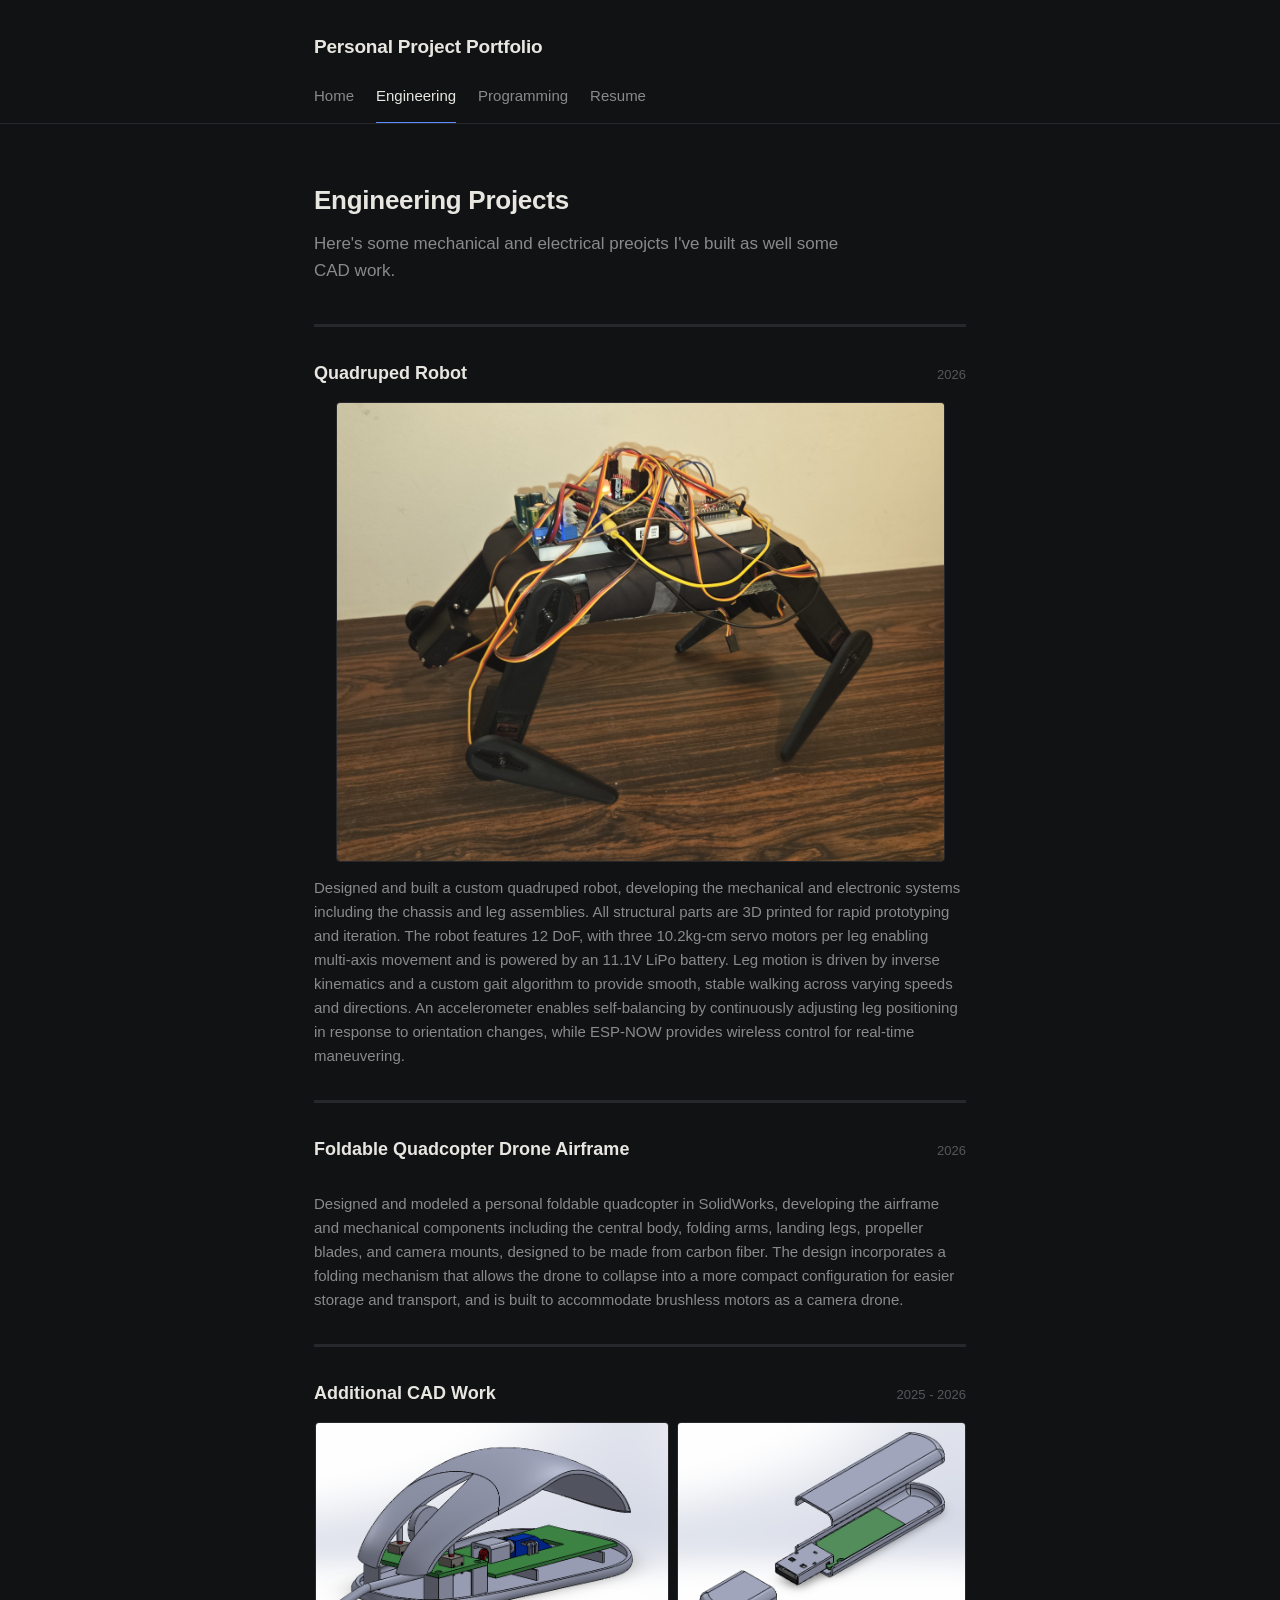
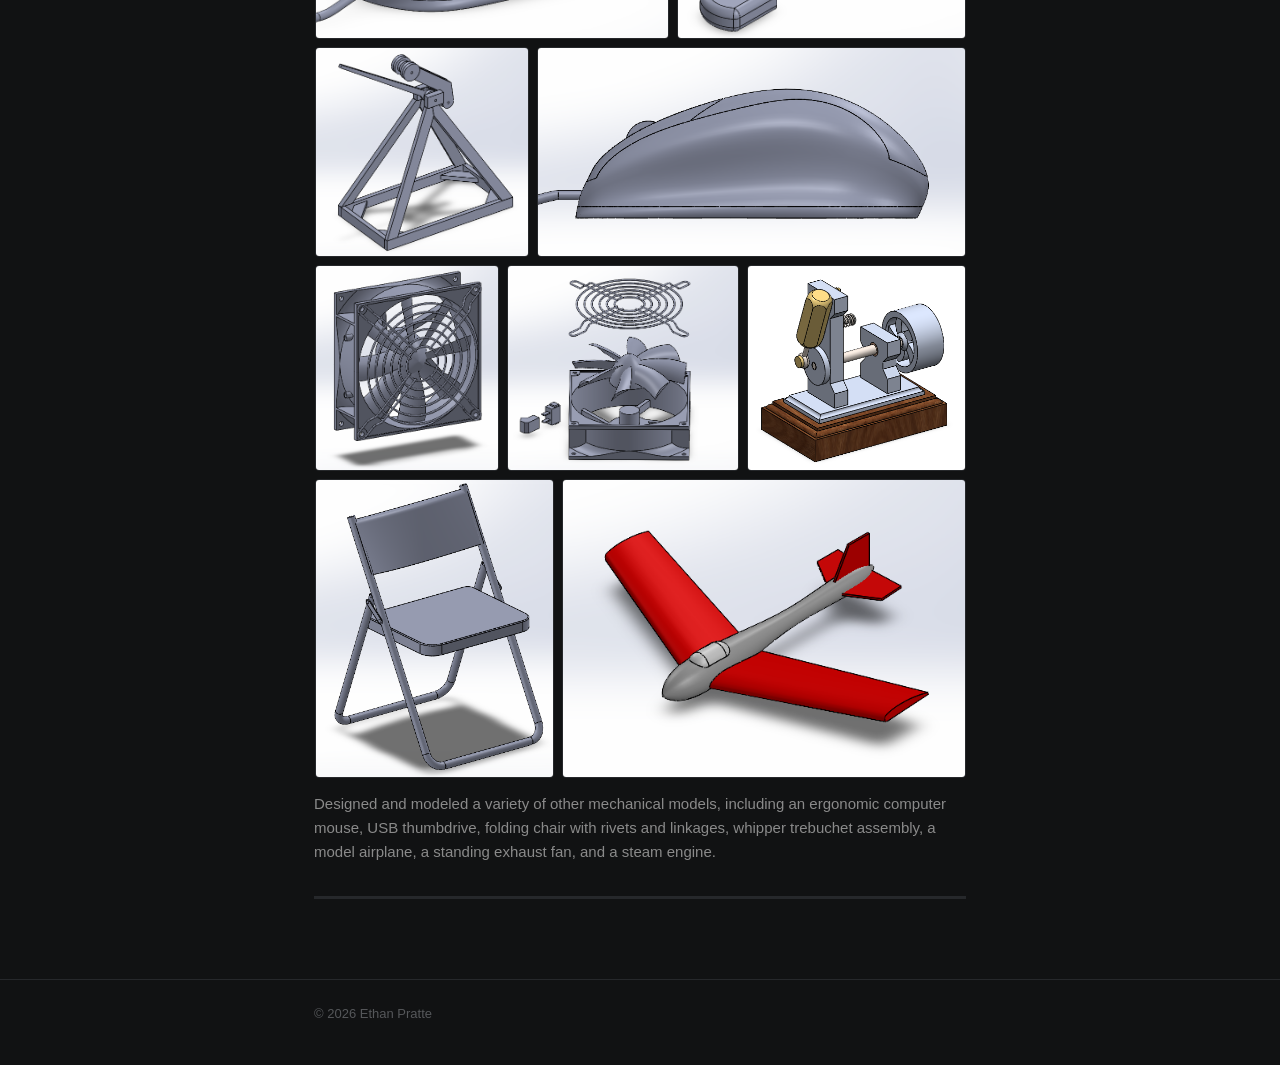
==== commit 9bd74343: "update32" ====
--- a/engineering.html
+++ b/engineering.html
@@ -21,7 +21,7 @@
     <main>
         <div class="wrap">
             <h2>Engineering Projects</h2>
-            <p class="lede">Here's some mechanical and electrical work I've built as well as a bunch of CAD work.</p>
+            <p class="lede">Here's some mechanical and electrical preojcts I've built as well some CAD work.</p>
 
             <!--
               To add a project, copy this block and edit it.
